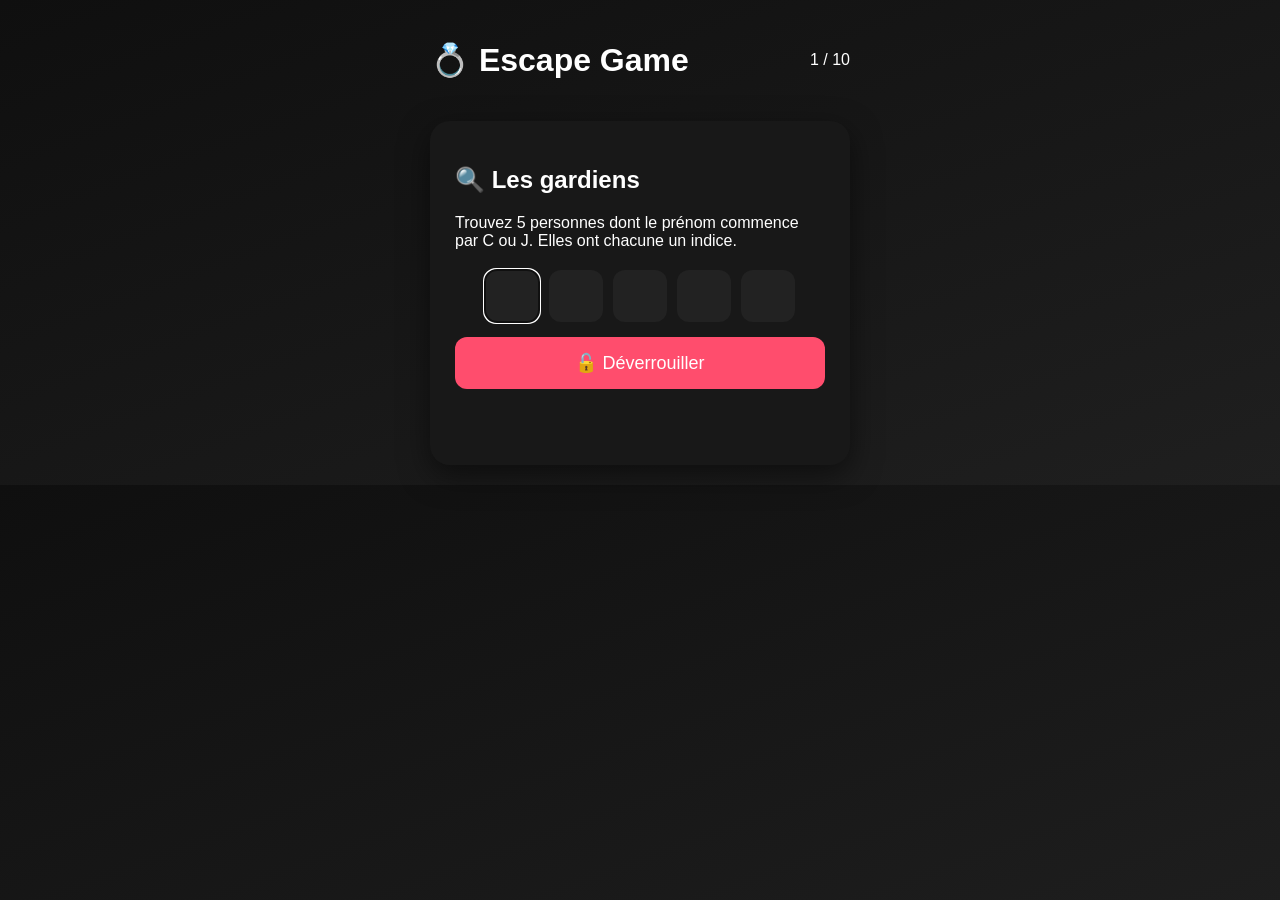
==== index.html @ c8962dde "Premier commit - escape game mariage" ====
<!DOCTYPE html>
<html lang="fr">
<head>
<meta charset="UTF-8">
<meta name="viewport" content="width=device-width, initial-scale=1">
<meta name="theme-color" content="#000000">
<title>Escape Game Mariage</title>
<link rel="stylesheet" href="style.css">
</head>

<body>

<div class="app">

<header>
<h1>💍 Escape Game</h1>
<div id="progress">1 / 10</div>
</header>

<div class="card" id="card">

<h2 id="title"></h2>
<p id="description"></p>

<div class="code-lock">
  <input class="digit" maxlength="1">
  <input class="digit" maxlength="1">
  <input class="digit" maxlength="1">
  <input class="digit" maxlength="1">
  <input class="digit" maxlength="1">
</div>

<button onclick="validate()">🔓 Déverrouiller</button>

<p id="feedback"></p>

</div>

</div>

<script src="game.js"></script>

</body>
</html>
---- style.css ----
body {
  margin:0;
  font-family: -apple-system, BlinkMacSystemFont, sans-serif;
  background: linear-gradient(160deg,#0f0f0f,#1f1f1f);
  color:white;
}

.app {
  max-width:420px;
  margin:auto;
  padding:20px;
}

header {
  display:flex;
  justify-content:space-between;
  align-items:center;
  margin-bottom:20px;
}

.card {
  background:#181818;
  padding:25px;
  border-radius:20px;
  box-shadow:0 10px 30px rgba(0,0,0,0.5);
  transition:0.4s;
}

.code-lock {
  display:flex;
  justify-content:center;
  gap:10px;
  margin-top:20px;
}

.digit {
  width:50px;
  height:50px;
  font-size:26px;
  text-align:center;
  border-radius:12px;
  border:none;
  background:#222;
  color:white;
}

button {
  width:100%;
  margin-top:15px;
  padding:15px;
  font-size:18px;
  border:none;
  border-radius:12px;
  background:#ff4d6d;
  color:white;
}

#feedback {
  margin-top:15px;
  min-height:20px;
}

/* Animations */
.success { animation: glow 0.6s; }
@keyframes glow {
  0% { box-shadow:0 0 0px #0f0; }
  50% { box-shadow:0 0 20px #0f0; }
  100% { box-shadow:0 0 0px #0f0; }
}

.error { animation: shake 0.4s; }
@keyframes shake {
  0% { transform:translateX(0); }
  25% { transform:translateX(-6px); }
  50% { transform:translateX(6px); }
  75% { transform:translateX(-6px); }
  100% { transform:translateX(0); }
}
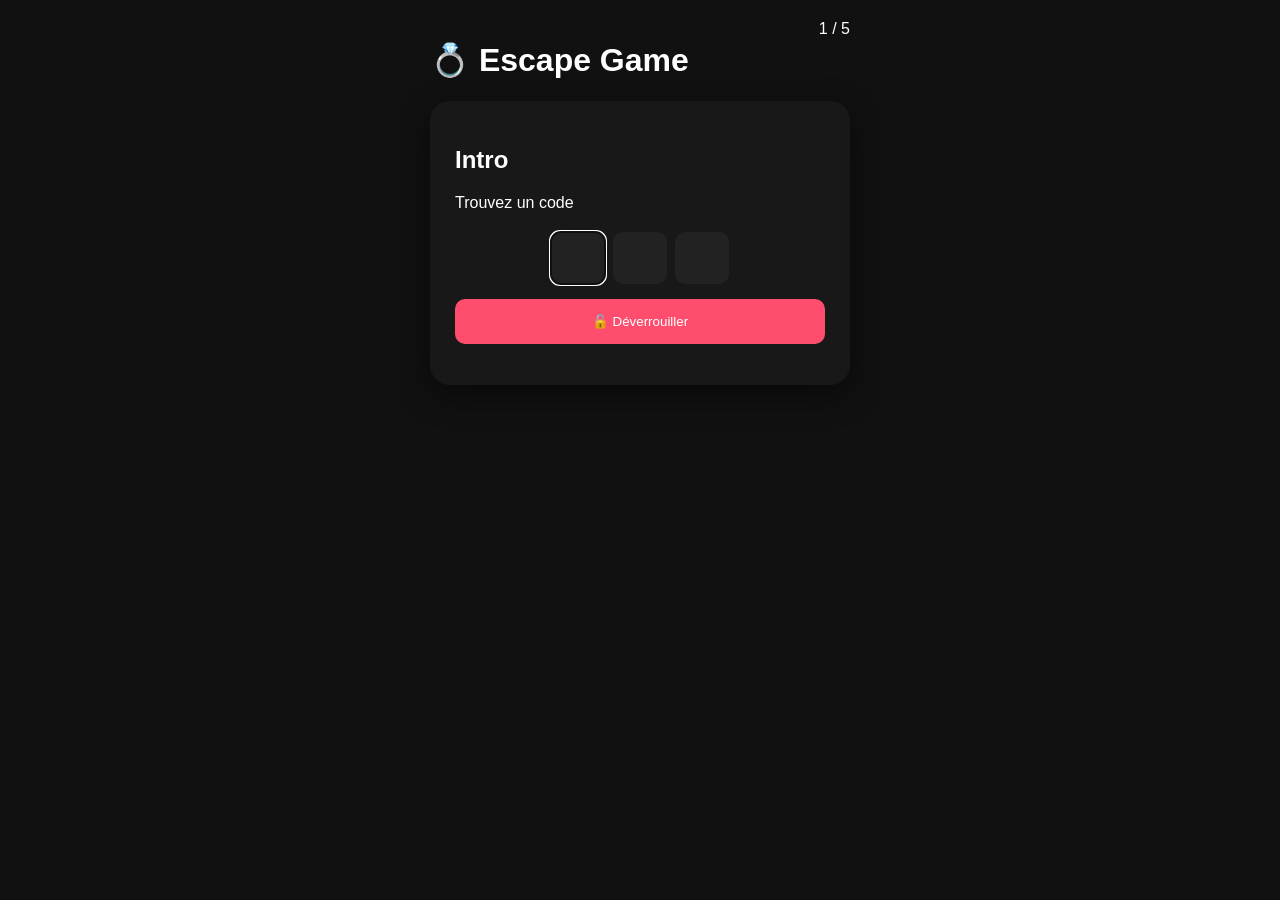
==== commit b4e3fc94: "Petit message explicatif" ====
--- a/index.html
+++ b/index.html
@@ -3,18 +3,16 @@
 <head>
 <meta charset="UTF-8">
 <meta name="viewport" content="width=device-width, initial-scale=1">
-<meta name="theme-color" content="#000000">
 <title>Escape Game Mariage</title>
 <link rel="stylesheet" href="style.css">
 </head>
-
 <body>
 
 <div class="app">
 
 <header>
 <h1>💍 Escape Game</h1>
-<div id="progress">1 / 10</div>
+<div id="progress"></div>
 </header>
 
 <div class="card" id="card">
@@ -22,23 +20,16 @@
 <h2 id="title"></h2>
 <p id="description"></p>
 
-<div class="code-lock">
-  <input class="digit" maxlength="1">
-  <input class="digit" maxlength="1">
-  <input class="digit" maxlength="1">
-  <input class="digit" maxlength="1">
-  <input class="digit" maxlength="1">
-</div>
+<div class="code-lock" id="codeLock"></div>
 
-<button onclick="validate()">🔓 Déverrouiller</button>
+<button onclick="validate()" id="validateBtn">🔓 Déverrouiller</button>
+
 
 <p id="feedback"></p>
 
 </div>
-
 </div>
 
 <script src="game.js"></script>
-
 </body>
 </html>
--- a/style.css
+++ b/style.css
@@ -1,78 +1,10 @@
-body {
-  margin:0;
-  font-family: -apple-system, BlinkMacSystemFont, sans-serif;
-  background: linear-gradient(160deg,#0f0f0f,#1f1f1f);
-  color:white;
-}
-
-.app {
-  max-width:420px;
-  margin:auto;
-  padding:20px;
-}
-
-header {
-  display:flex;
-  justify-content:space-between;
-  align-items:center;
-  margin-bottom:20px;
-}
-
-.card {
-  background:#181818;
-  padding:25px;
-  border-radius:20px;
-  box-shadow:0 10px 30px rgba(0,0,0,0.5);
-  transition:0.4s;
-}
-
-.code-lock {
-  display:flex;
-  justify-content:center;
-  gap:10px;
-  margin-top:20px;
-}
-
-.digit {
-  width:50px;
-  height:50px;
-  font-size:26px;
-  text-align:center;
-  border-radius:12px;
-  border:none;
-  background:#222;
-  color:white;
-}
-
-button {
-  width:100%;
-  margin-top:15px;
-  padding:15px;
-  font-size:18px;
-  border:none;
-  border-radius:12px;
-  background:#ff4d6d;
-  color:white;
-}
-
-#feedback {
-  margin-top:15px;
-  min-height:20px;
-}
-
-/* Animations */
-.success { animation: glow 0.6s; }
-@keyframes glow {
-  0% { box-shadow:0 0 0px #0f0; }
-  50% { box-shadow:0 0 20px #0f0; }
-  100% { box-shadow:0 0 0px #0f0; }
-}
-
-.error { animation: shake 0.4s; }
-@keyframes shake {
-  0% { transform:translateX(0); }
-  25% { transform:translateX(-6px); }
-  50% { transform:translateX(6px); }
-  75% { transform:translateX(-6px); }
-  100% { transform:translateX(0); }
-}+body {margin:0;font-family:-apple-system,sans-serif;background:#111;color:white;}
+.app{max-width:420px;margin:auto;padding:20px;}
+header{display:flex;justify-content:space-between;}
+.card{background:#181818;padding:25px;border-radius:20px;box-shadow:0 10px 30px rgba(0,0,0,0.5);}
+.code-lock{display:flex;justify-content:center;gap:8px;margin-top:20px;flex-wrap:wrap;}
+.digit{width:50px;height:50px;font-size:24px;text-align:center;border-radius:10px;border:none;background:#222;color:white;}
+button{width:100%;margin-top:15px;padding:15px;border:none;border-radius:10px;background:#ff4d6d;color:white;}
+.success{animation:glow 0.5s;} .error{animation:shake 0.3s;}
+@keyframes glow{50%{box-shadow:0 0 20px #0f0;}} 
+@keyframes shake{25%{transform:translateX(-5px);}50%{transform:translateX(5px);}}
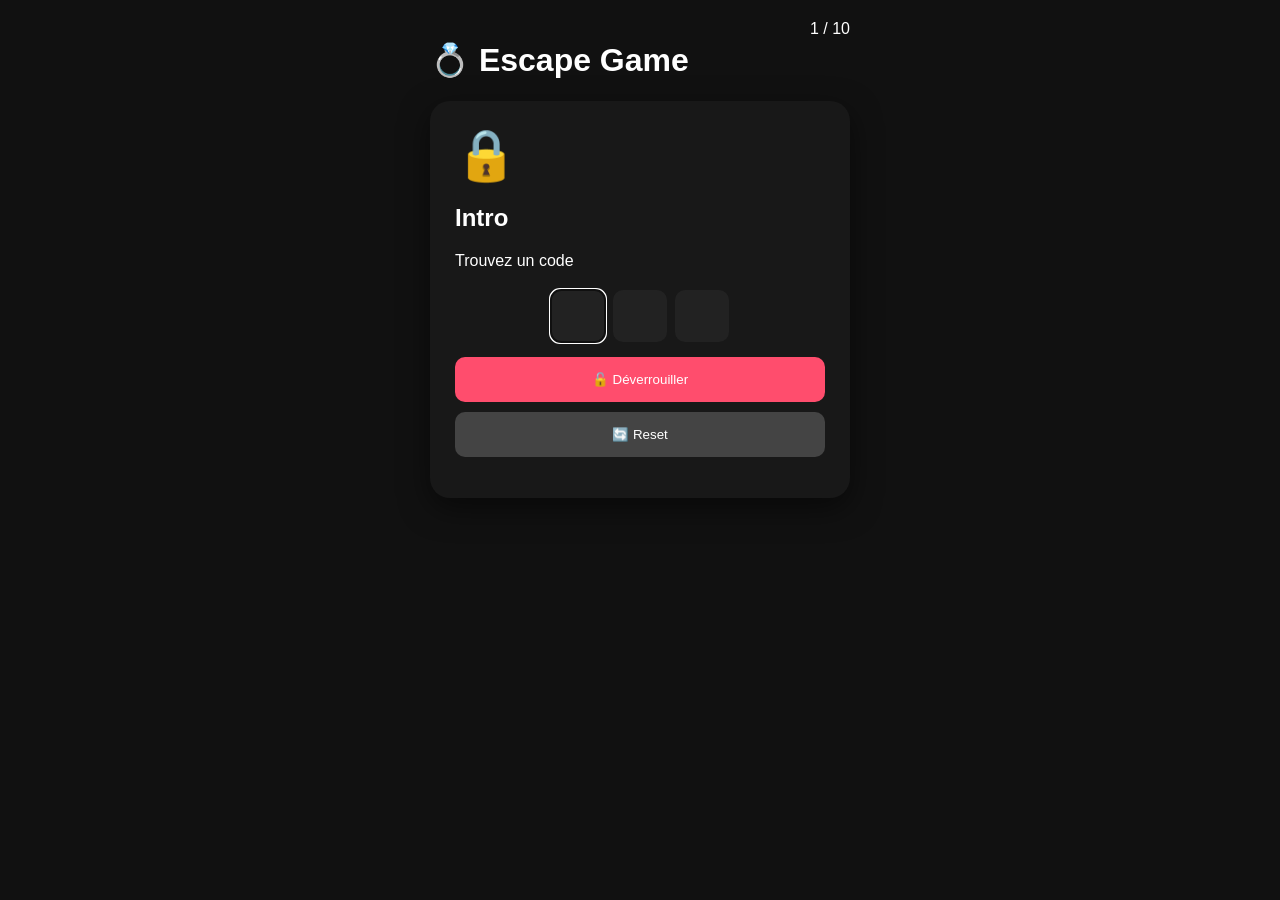
==== commit 4641772a: "Petit message explicatif" ====
--- a/index.html
+++ b/index.html
@@ -9,24 +9,19 @@
 <body>
 
 <div class="app">
-
 <header>
 <h1>💍 Escape Game</h1>
 <div id="progress"></div>
 </header>
 
 <div class="card" id="card">
-
+<div id="lock" class="locked">🔒</div>
 <h2 id="title"></h2>
 <p id="description"></p>
-
 <div class="code-lock" id="codeLock"></div>
-
 <button onclick="validate()" id="validateBtn">🔓 Déverrouiller</button>
-
-
+<button onclick="resetGame()" style="margin-top:10px;background:#444;">🔄 Reset</button>
 <p id="feedback"></p>
-
 </div>
 </div>
 
--- a/style.css
+++ b/style.css
@@ -1,10 +1,14 @@
 body {margin:0;font-family:-apple-system,sans-serif;background:#111;color:white;}
 .app{max-width:420px;margin:auto;padding:20px;}
 header{display:flex;justify-content:space-between;}
-.card{background:#181818;padding:25px;border-radius:20px;box-shadow:0 10px 30px rgba(0,0,0,0.5);}
+.card{background:#181818;padding:25px;border-radius:20px;box-shadow:0 10px 30px rgba(0,0,0,0.5);transition:all 0.5s ease;}
+.card.hidden{opacity:0; transform:translateY(20px);}
 .code-lock{display:flex;justify-content:center;gap:8px;margin-top:20px;flex-wrap:wrap;}
 .digit{width:50px;height:50px;font-size:24px;text-align:center;border-radius:10px;border:none;background:#222;color:white;}
 button{width:100%;margin-top:15px;padding:15px;border:none;border-radius:10px;background:#ff4d6d;color:white;}
-.success{animation:glow 0.5s;} .error{animation:shake 0.3s;}
+#lock{font-size:50px; transition: all 0.3s;}
+#lock.unlocked{color:#0f0; transform: rotate(20deg);}
+.success{animation:glow 0.5s;} 
+.error{animation:shake 0.3s;}
 @keyframes glow{50%{box-shadow:0 0 20px #0f0;}} 
 @keyframes shake{25%{transform:translateX(-5px);}50%{transform:translateX(5px);}}
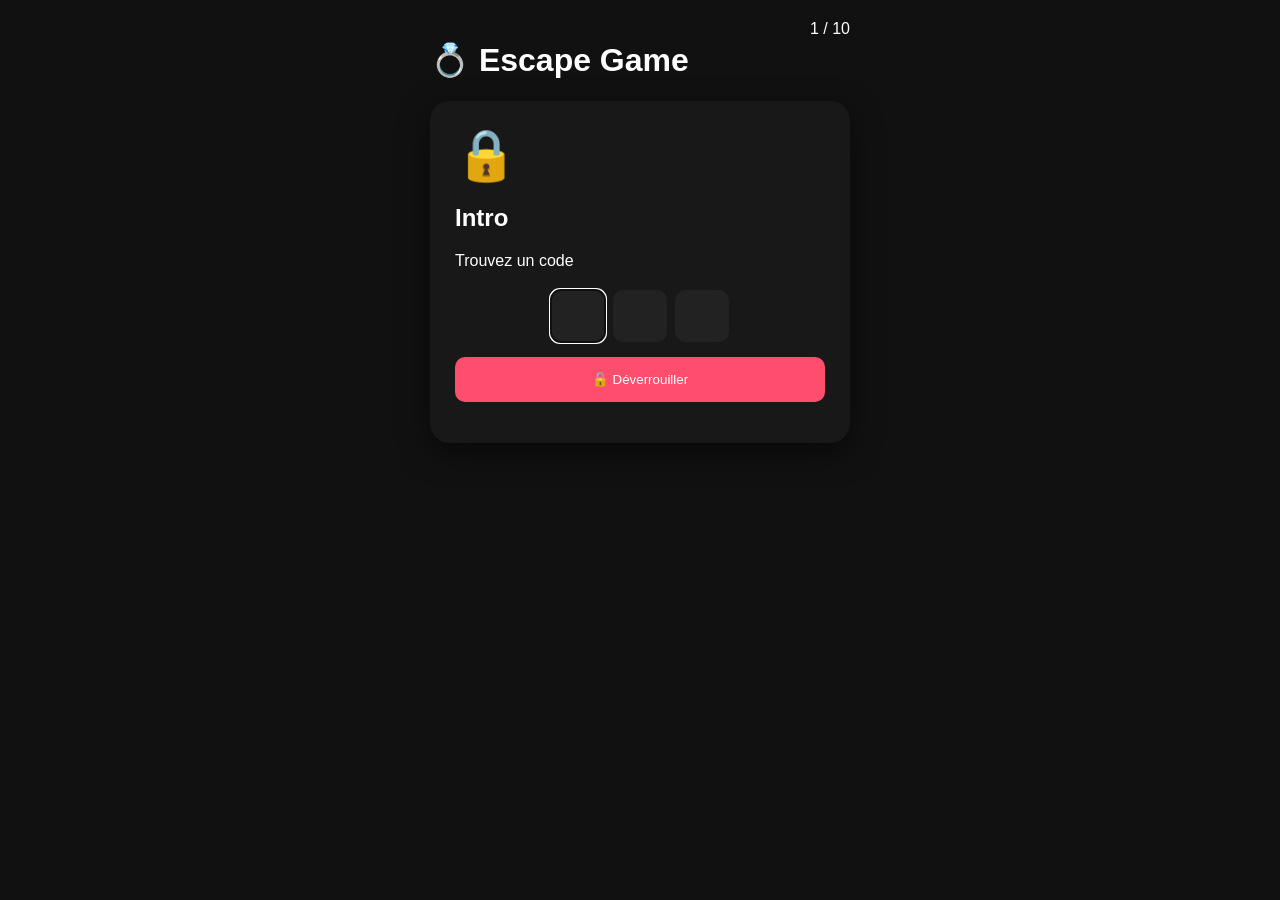
==== commit d51f1d61: "Petit message explicatif" ====
--- a/index.html
+++ b/index.html
@@ -20,7 +20,7 @@
 <p id="description"></p>
 <div class="code-lock" id="codeLock"></div>
 <button onclick="validate()" id="validateBtn">🔓 Déverrouiller</button>
-<button onclick="resetGame()" style="margin-top:10px;background:#444;">🔄 Reset</button>
+
 <p id="feedback"></p>
 </div>
 </div>
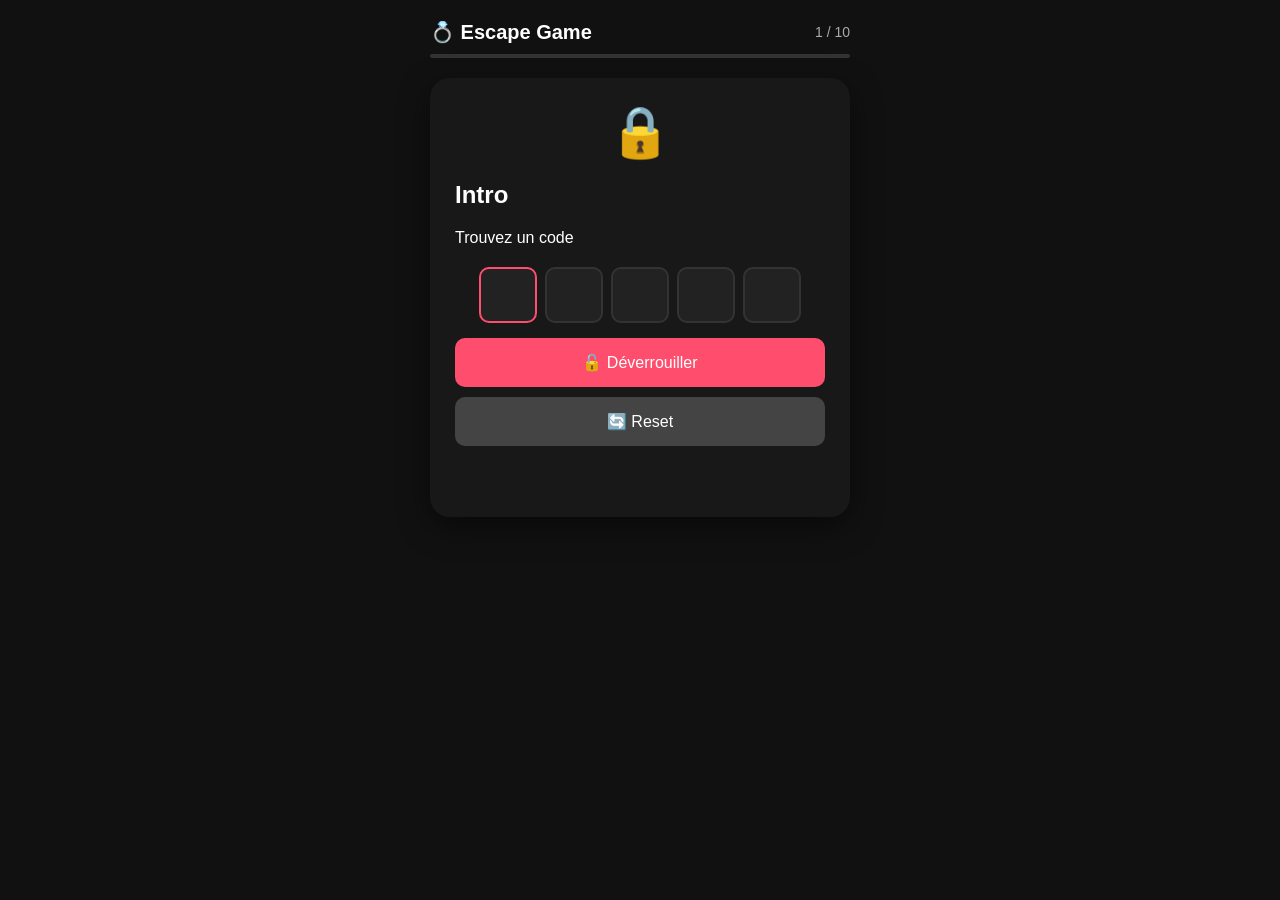
==== commit 4b0cb4b2: "Petit message explicatif" ====
--- a/index.html
+++ b/index.html
@@ -9,22 +9,26 @@
 <body>
 
 <div class="app">
-<header>
-<h1>💍 Escape Game</h1>
-<div id="progress"></div>
-</header>
+  <header>
+    <h1>💍 Escape Game</h1>
+    <span id="progressText"></span>
+  </header>
 
-<div class="card" id="card">
-<div id="lock" class="locked">🔒</div>
-<h2 id="title"></h2>
-<p id="description"></p>
-<div class="code-lock" id="codeLock"></div>
-<button onclick="validate()" id="validateBtn">🔓 Déverrouiller</button>
+  <div class="progress-track">
+    <div id="progressBar" class="progress-fill"></div>
+  </div>
 
-<p id="feedback"></p>
-</div>
+  <div class="card" id="card">
+    <div id="lock" class="locked">🔒</div>
+    <h2 id="title"></h2>
+    <p id="description"></p>
+    <div id="gameContent"></div>
+    <button onclick="validate()" id="validateBtn">🔓 Déverrouiller</button>
+    <button onclick="resetGame()" style="margin-top:10px;background:#444;">🔄 Reset</button>
+    <p id="feedback"></p>
+  </div>
 </div>
 
 <script src="game.js"></script>
 </body>
-</html>+</html>
--- a/style.css
+++ b/style.css
@@ -1,14 +1,192 @@
-body {margin:0;font-family:-apple-system,sans-serif;background:#111;color:white;}
-.app{max-width:420px;margin:auto;padding:20px;}
-header{display:flex;justify-content:space-between;}
-.card{background:#181818;padding:25px;border-radius:20px;box-shadow:0 10px 30px rgba(0,0,0,0.5);transition:all 0.5s ease;}
-.card.hidden{opacity:0; transform:translateY(20px);}
-.code-lock{display:flex;justify-content:center;gap:8px;margin-top:20px;flex-wrap:wrap;}
-.digit{width:50px;height:50px;font-size:24px;text-align:center;border-radius:10px;border:none;background:#222;color:white;}
-button{width:100%;margin-top:15px;padding:15px;border:none;border-radius:10px;background:#ff4d6d;color:white;}
-#lock{font-size:50px; transition: all 0.3s;}
-#lock.unlocked{color:#0f0; transform: rotate(20deg);}
-.success{animation:glow 0.5s;} 
-.error{animation:shake 0.3s;}
-@keyframes glow{50%{box-shadow:0 0 20px #0f0;}} 
-@keyframes shake{25%{transform:translateX(-5px);}50%{transform:translateX(5px);}}+/* Corps et container */
+body {
+  margin: 0;
+  font-family: -apple-system, sans-serif;
+  background: #111;
+  color: white;
+}
+.app {
+  max-width: 420px;
+  margin: auto;
+  padding: 20px;
+}
+header {
+  display: flex;
+  justify-content: space-between;
+  align-items: center;
+  margin-bottom: 10px;
+}
+header h1 {
+  margin: 0;
+  font-size: 20px;
+}
+#progressText {
+  font-size: 14px;
+  color: #aaa;
+}
+
+/* Barre de progression */
+.progress-track {
+  height: 4px;
+  background: #333;
+  border-radius: 4px;
+  margin-bottom: 20px;
+  overflow: hidden;
+}
+.progress-fill {
+  height: 100%;
+  background: #ff4d6d;
+  border-radius: 4px;
+  transition: width 0.4s ease;
+  width: 0%;
+}
+
+/* Carte / step */
+.card {
+  background: #181818;
+  padding: 25px;
+  border-radius: 20px;
+  box-shadow: 0 10px 30px rgba(0,0,0,0.5);
+  transition: all 0.4s ease;
+}
+.card.hidden {
+  opacity: 0;
+  transform: translateY(16px);
+}
+
+/* Code input */
+#codeLock {
+  display: flex;
+  justify-content: center;
+  gap: 8px;
+  margin-top: 20px;
+  flex-wrap: wrap;
+}
+.digit {
+  width: 50px;
+  height: 50px;
+  font-size: 24px;
+  text-align: center;
+  border-radius: 10px;
+  border: 2px solid #333;
+  background: #222;
+  color: white;
+  transition: border-color 0.2s;
+}
+.digit:focus {
+  border-color: #ff4d6d;
+  outline: none;
+}
+
+/* Boutons */
+button {
+  width: 100%;
+  margin-top: 15px;
+  padding: 15px;
+  border: none;
+  border-radius: 10px;
+  background: #ff4d6d;
+  color: white;
+  cursor: pointer;
+  font-size: 16px;
+  transition: background 0.2s, transform 0.1s;
+}
+button:active {
+  transform: scale(0.98);
+}
+#gameContent button {
+  margin: 5px 0;
+  padding: 13px;
+  border-radius: 8px;
+  border: none;
+  background: #2a2a2a;
+  color: white;
+  cursor: pointer;
+  transition: background 0.2s;
+}
+#gameContent button:hover {
+  background: #3a3a3a;
+}
+
+/* Lock icon */
+#lock {
+  font-size: 50px;
+  transition: all 0.3s;
+  text-align: center;
+  margin-bottom: 10px;
+}
+#lock.unlocked {
+  color: #0f0;
+  transform: rotate(20deg);
+}
+
+/* Feedback */
+#feedback {
+  min-height: 22px;
+  margin-top: 10px;
+  font-size: 14px;
+  color: #ff8099;
+  text-align: center;
+}
+
+/* Animations */
+.success { animation: glow 0.5s; }
+.error   { animation: shake 0.3s; }
+@keyframes glow  { 50% { box-shadow: 0 0 24px #0f0; } }
+@keyframes shake { 25% { transform: translateX(-5px); } 50% { transform: translateX(5px); } }
+
+/* ---------------- Memory ---------------- */
+.memory-grid {
+  display: grid;
+  grid-template-columns: repeat(4, 1fr);
+  gap: 8px;
+  margin-top: 15px;
+}
+.memory-cell {
+  aspect-ratio: 1;
+  background: #2a2a2a;
+  border-radius: 10px;
+  display: flex;
+  align-items: center;
+  justify-content: center;
+  font-size: 28px;
+  cursor: pointer;
+  transition: background 0.2s, transform 0.15s;
+  border: 2px solid #333;
+}
+.memory-cell:hover {
+  background: #333;
+  transform: scale(1.05);
+}
+.memory-cell.flipped {
+  background: #2d1f30;
+  border-color: #ff4d6d;
+}
+.memory-cell.matched {
+  background: #1a3d1a;
+  border-color: #0f0;
+  cursor: default;
+}
+
+/* ---------------- Puzzle ---------------- */
+.puzzle-container {
+  display: flex;
+  flex-wrap: wrap;
+  margin: 15px auto 0;
+  justify-content: center;
+}
+.puzzle-piece {
+  cursor: pointer;
+  border: 1px solid #333;
+  box-sizing: border-box;
+  background-repeat: no-repeat;
+  background-size: cover;
+  transition: outline 0.1s;
+}
+.puzzle-piece:hover {
+  filter: brightness(1.1);
+}
+.card {
+  user-select: none;
+  -webkit-user-select: none;
+}
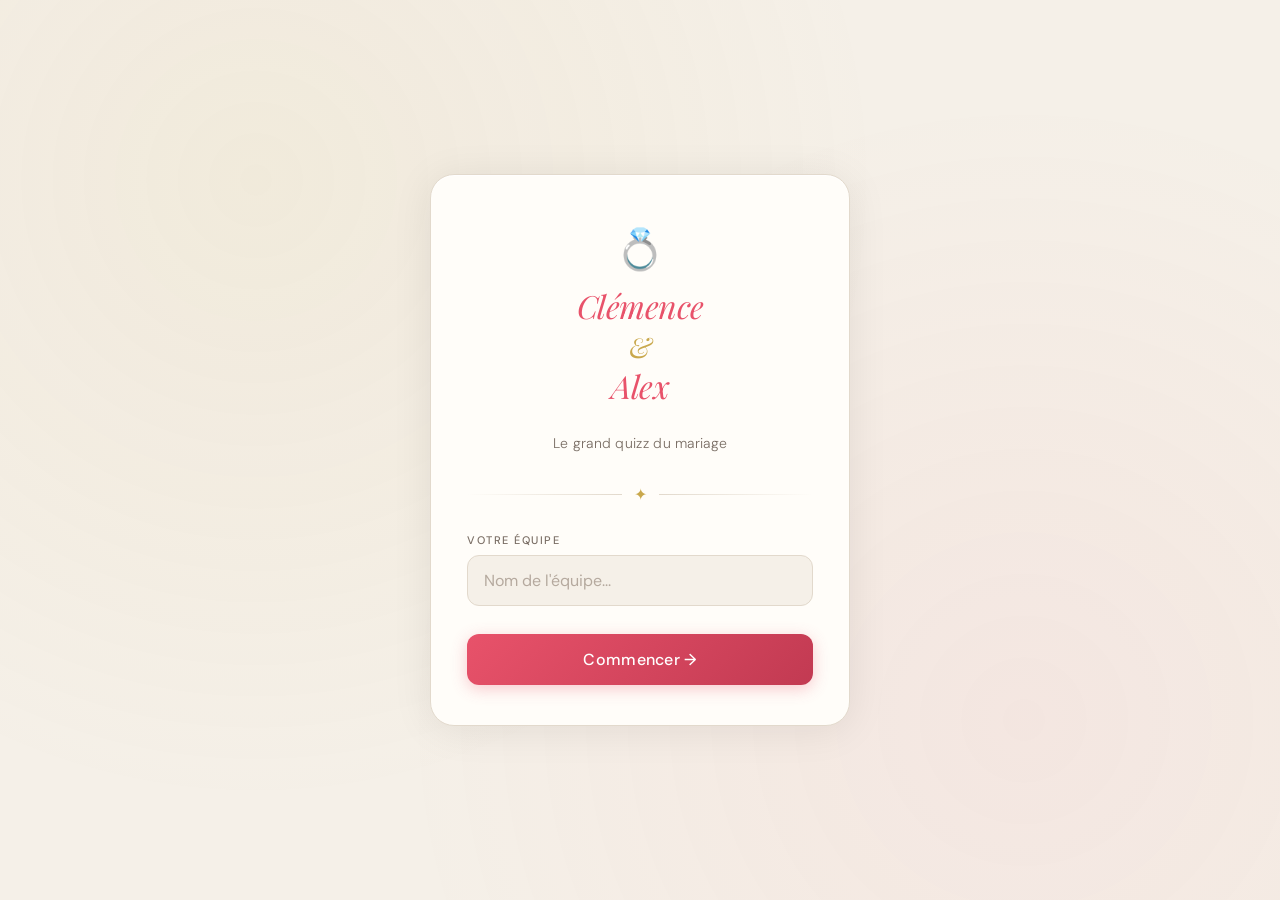
==== commit 7d199110: "Nouvelle version" ====
--- a/index.html
+++ b/index.html
@@ -1,34 +1,467 @@
 <!DOCTYPE html>
 <html lang="fr">
 <head>
-<meta charset="UTF-8">
-<meta name="viewport" content="width=device-width, initial-scale=1">
-<title>Escape Game Mariage</title>
-<link rel="stylesheet" href="style.css">
+  <meta charset="UTF-8">
+  <meta name="viewport" content="width=device-width, initial-scale=1">
+  <title>Escape Game Mariage</title>
+  <link rel="preconnect" href="https://fonts.googleapis.com">
+  <link href="https://fonts.googleapis.com/css2?family=Playfair+Display:ital,wght@0,400;0,700;1,400&family=DM+Sans:wght@300;400;500&display=swap" rel="stylesheet">
+  <link rel="stylesheet" href="style.css">
+  <script src="game.js" defer></script>
+  <style>
+    
+    /* ---- Tokens ---- */
+    :root {
+      --rose:    #e8526a;
+      --rose-dk: #c23a52;
+      --gold:    #c9a84c;
+      --cream:   #f5f0e8;
+      --ink:     #1a1410;
+      --muted:   #7a6e65;
+      --card-bg: #fffdf9;
+      --border:  #e2d9cc;
+    }
+
+    /* ---- Reset ---- */
+    *, *::before, *::after { box-sizing: border-box; margin: 0; padding: 0; }
+
+    body {
+      font-family: 'DM Sans', sans-serif;
+      background: var(--cream);
+      color: var(--ink);
+      min-height: 100vh;
+      display: flex;
+      align-items: center;
+      justify-content: center;
+      overflow-x: hidden;
+    }
+
+    /* ---- Motif de fond ---- */
+    body::before {
+      content: '';
+      position: fixed;
+      inset: 0;
+      background-image:
+        radial-gradient(circle at 20% 20%, rgba(201,168,76,0.08) 0%, transparent 50%),
+        radial-gradient(circle at 80% 80%, rgba(232,82,106,0.06) 0%, transparent 50%);
+      pointer-events: none;
+      z-index: 0;
+    }
+
+    .app {
+      position: relative;
+      z-index: 1;
+      width: 100%;
+      max-width: 460px;
+      padding: 20px;
+    }
+
+    /* ============ ÉCRAN D'ACCUEIL ============ */
+    #welcome {
+      background: var(--card-bg);
+      border: 1px solid var(--border);
+      border-radius: 24px;
+      padding: 48px 36px 40px;
+      box-shadow: 0 4px 40px rgba(26,20,16,0.08), 0 1px 0 rgba(255,255,255,0.8) inset;
+      animation: fadeUp 0.6s ease both;
+    }
+
+    .welcome-deco {
+      text-align: center;
+      margin-bottom: 28px;
+    }
+
+    .welcome-rings {
+      font-size: 40px;
+      display: block;
+      margin-bottom: 12px;
+      animation: sway 3s ease-in-out infinite;
+    }
+
+    @keyframes sway {
+      0%, 100% { transform: rotate(-4deg); }
+      50%       { transform: rotate(4deg); }
+    }
+
+    .welcome-names {
+      font-family: 'Playfair Display', serif;
+      font-size: 32px;
+      font-weight: 400;
+      color: var(--ink);
+      letter-spacing: -0.5px;
+      line-height: 1.2;
+    }
+
+    .welcome-names em {
+      font-style: italic;
+      color: var(--rose);
+    }
+
+    .welcome-amp {
+      font-family: 'Playfair Display', serif;
+      font-style: italic;
+      color: var(--gold);
+      font-size: 28px;
+      display: block;
+      margin: 4px 0;
+    }
+
+    .welcome-subtitle {
+      text-align: center;
+      color: var(--muted);
+      font-size: 14px;
+      font-weight: 300;
+      margin-bottom: 32px;
+      letter-spacing: 0.3px;
+    }
+
+    .welcome-divider {
+      display: flex;
+      align-items: center;
+      gap: 12px;
+      margin-bottom: 28px;
+    }
+    .welcome-divider::before,
+    .welcome-divider::after {
+      content: '';
+      flex: 1;
+      height: 1px;
+      background: linear-gradient(to right, transparent, var(--border));
+    }
+    .welcome-divider::after {
+      background: linear-gradient(to left, transparent, var(--border));
+    }
+    .welcome-divider span {
+      font-size: 16px;
+      color: var(--gold);
+    }
+
+    .team-label-text {
+      display: block;
+      font-size: 11px;
+      font-weight: 500;
+      letter-spacing: 1.5px;
+      text-transform: uppercase;
+      color: var(--muted);
+      margin-bottom: 8px;
+    }
+
+    #teamName {
+      width: 100%;
+      padding: 14px 16px;
+      border-radius: 12px;
+      border: 1.5px solid var(--border);
+      background: var(--cream);
+      color: var(--ink);
+      font-family: 'DM Sans', sans-serif;
+      font-size: 16px;
+      outline: none;
+      transition: border-color 0.2s, box-shadow 0.2s;
+      margin-bottom: 16px;
+    }
+    #teamName::placeholder { color: #b5a99e; }
+    #teamName:focus {
+      border-color: var(--rose);
+      box-shadow: 0 0 0 3px rgba(232,82,106,0.1);
+    }
+
+    .btn-start {
+      width: 100%;
+      padding: 15px;
+      border: none;
+      border-radius: 12px;
+      background: linear-gradient(135deg, var(--rose) 0%, var(--rose-dk) 100%);
+      color: white;
+      font-family: 'DM Sans', sans-serif;
+      font-size: 16px;
+      font-weight: 500;
+      cursor: pointer;
+      letter-spacing: 0.3px;
+      transition: transform 0.15s, box-shadow 0.15s;
+      box-shadow: 0 4px 16px rgba(232,82,106,0.3);
+    }
+    .btn-start:hover  { transform: translateY(-1px); box-shadow: 0 6px 20px rgba(232,82,106,0.4); }
+    .btn-start:active { transform: translateY(0); }
+
+    /* ============ JEU PRINCIPAL ============ */
+    #main { display: none; }
+
+    header {
+      display: flex;
+      justify-content: space-between;
+      align-items: center;
+      margin-bottom: 6px;
+    }
+
+    header h1 {
+      font-family: 'Playfair Display', serif;
+      font-size: 20px;
+      font-weight: 400;
+      color: var(--ink);
+    }
+
+    #progressText {
+      font-size: 13px;
+      color: var(--muted);
+      font-weight: 300;
+    }
+
+    #teamLabel {
+      font-size: 13px;
+      color: var(--rose);
+      margin-bottom: 4px;
+      font-weight: 500;
+    }
+
+    #scoreDisplay {
+      font-size: 13px;
+      color: var(--muted);
+      margin-bottom: 12px;
+    }
+
+    .progress-track {
+      height: 3px;
+      background: var(--border);
+      border-radius: 4px;
+      margin-bottom: 20px;
+      overflow: hidden;
+    }
+    .progress-fill {
+      height: 100%;
+      background: linear-gradient(to right, var(--gold), var(--rose));
+      border-radius: 4px;
+      transition: width 0.5s ease;
+      width: 0%;
+    }
+
+    /* ---- Carte question ---- */
+    .card {
+      background: var(--card-bg);
+      border: 1px solid var(--border);
+      border-radius: 20px;
+      padding: 28px 24px 24px;
+      box-shadow: 0 4px 24px rgba(26,20,16,0.06);
+      transition: opacity 0.3s, transform 0.3s;
+    }
+    .card.hidden { opacity: 0; transform: translateY(12px); }
+
+    #lock {
+      font-size: 40px;
+      text-align: center;
+      display: block;
+      margin-bottom: 12px;
+      transition: all 0.3s;
+    }
+    #lock.unlocked { color: #3daa6a; transform: rotate(20deg); }
+
+    #title {
+      font-family: 'Playfair Display', serif;
+      font-size: 20px;
+      font-weight: 400;
+      color: var(--ink);
+      text-align: center;
+      margin-bottom: 8px;
+    }
+
+    #description {
+      font-size: 15px;
+      color: var(--muted);
+      text-align: center;
+      line-height: 1.5;
+      margin-bottom: 4px;
+    }
+
+    #feedback {
+      min-height: 22px;
+      margin-top: 12px;
+      font-size: 14px;
+      text-align: center;
+    }
+
+    /* ---- Boutons generiques ---- */
+    button {
+      width: 100%;
+      margin-top: 12px;
+      padding: 14px;
+      border: none;
+      border-radius: 12px;
+      background: linear-gradient(135deg, var(--rose) 0%, var(--rose-dk) 100%);
+      color: white;
+      font-family: 'DM Sans', sans-serif;
+      font-size: 15px;
+      font-weight: 500;
+      cursor: pointer;
+      transition: transform 0.1s, box-shadow 0.1s;
+      box-shadow: 0 3px 12px rgba(232,82,106,0.25);
+    }
+    button:active { transform: scale(0.98); }
+
+    #validateBtn { display: none; }
+
+    .btn-reset {
+      background: transparent !important;
+      border: 1.5px solid var(--border) !important;
+      color: var(--muted) !important;
+      box-shadow: none !important;
+      font-size: 13px !important;
+      padding: 10px !important;
+      margin-top: 8px !important;
+    }
+
+    /* ---- Input quiz ---- */
+    #gameContent input[type="text"] {
+      width: 100%;
+      padding: 14px 16px;
+      border-radius: 12px;
+      border: 1.5px solid var(--border);
+      background: var(--cream);
+      color: var(--ink);
+      font-family: 'DM Sans', sans-serif;
+      font-size: 16px;
+      outline: none;
+      box-sizing: border-box;
+      margin-top: 16px;
+      margin-bottom: 4px;
+      transition: border-color 0.2s, box-shadow 0.2s;
+    }
+    #gameContent input[type="text"]:focus {
+      border-color: var(--rose);
+      box-shadow: 0 0 0 3px rgba(232,82,106,0.1);
+    }
+    #gameContent input[type="text"]::placeholder { color: #b5a99e; }
+
+    #gameContent button {
+      background: linear-gradient(135deg, var(--rose) 0%, var(--rose-dk) 100%);
+      margin-top: 12px;
+    }
+
+    /* ---- Memory ---- */
+    .memory-grid {
+      display: grid;
+      grid-template-columns: repeat(4, 1fr);
+      gap: 8px;
+      margin-top: 16px;
+    }
+    .memory-cell {
+      aspect-ratio: 1;
+      background: var(--cream);
+      border: 1.5px solid var(--border);
+      border-radius: 10px;
+      display: flex;
+      align-items: center;
+      justify-content: center;
+      font-size: 24px;
+      cursor: pointer;
+      transition: background 0.2s, transform 0.15s, border-color 0.2s;
+      user-select: none;
+    }
+    .memory-cell:hover   { background: #ede8e0; transform: scale(1.04); }
+    .memory-cell.flipped { background: #fceef1; border-color: var(--rose); }
+    .memory-cell.matched { background: #eaf7f0; border-color: #3daa6a; cursor: default; }
+
+    /* ---- Puzzle ---- */
+    .puzzle-container {
+      display: flex;
+      flex-wrap: wrap;
+      margin: 16px auto 0;
+      justify-content: center;
+      border-radius: 10px;
+      overflow: hidden;
+      box-shadow: 0 2px 16px rgba(26,20,16,0.1);
+    }
+    .puzzle-piece {
+      cursor: pointer;
+      box-sizing: border-box;
+      background-repeat: no-repeat;
+      transition: filter 0.15s;
+      user-select: none;
+    }
+    .puzzle-piece:hover { filter: brightness(1.08); }
+
+    /* ---- Animations ---- */
+    @keyframes fadeUp {
+      from { opacity: 0; transform: translateY(20px); }
+      to   { opacity: 1; transform: translateY(0); }
+    }
+    .success { animation: glowGreen 0.5s ease; }
+    .error   { animation: shake 0.3s ease; }
+    @keyframes glowGreen { 50% { box-shadow: 0 0 24px rgba(61,170,106,0.3); } }
+    @keyframes shake {
+      25% { transform: translateX(-5px); }
+      75% { transform: translateX(5px); }
+    }
+
+    /* ---- Code digits ---- */
+    #codeLock {
+      display: flex;
+      justify-content: center;
+      gap: 8px;
+      margin-top: 20px;
+      flex-wrap: wrap;
+    }
+    .digit {
+      width: 50px;
+      height: 56px;
+      font-size: 22px;
+      text-align: center;
+      border-radius: 10px;
+      border: 1.5px solid var(--border);
+      background: var(--cream);
+      color: var(--ink);
+      font-family: 'DM Sans', sans-serif;
+      font-weight: 500;
+      transition: border-color 0.2s;
+      outline: none;
+    }
+    .digit:focus { border-color: var(--rose); box-shadow: 0 0 0 3px rgba(232,82,106,0.1); }
+  </style>
 </head>
 <body>
-
 <div class="app">
-  <header>
-    <h1>💍 Escape Game</h1>
-    <span id="progressText"></span>
-  </header>
-
-  <div class="progress-track">
-    <div id="progressBar" class="progress-fill"></div>
+
+  <!-- Écran d'accueil -->
+  <div id="welcome">
+    <div class="welcome-deco">
+      <span class="welcome-rings">💍</span>
+      <div class="welcome-names">
+        <em>Clémence</em>
+        <span class="welcome-amp">&amp;</span>
+        <em>Alex</em>
+      </div>
+    </div>
+
+    <p class="welcome-subtitle">Le grand quizz du mariage</p>
+
+    <div class="welcome-divider"><span>✦</span></div>
+
+    <span class="team-label-text">Votre équipe</span>
+    <input id="teamName" type="text" placeholder="Nom de l'équipe...">
+    <button class="btn-start" onclick="startGame()">Commencer &rarr;</button>
   </div>
 
-  <div class="card" id="card">
-    <div id="lock" class="locked">🔒</div>
-    <h2 id="title"></h2>
-    <p id="description"></p>
-    <div id="gameContent"></div>
-    <button onclick="validate()" id="validateBtn">🔓 Déverrouiller</button>
-    <button onclick="resetGame()" style="margin-top:10px;background:#444;">🔄 Reset</button>
-    <p id="feedback"></p>
+  <!-- Jeu principal -->
+  <div id="main">
+    <header>
+      <h1>💍 Quizz</h1>
+      <span id="progressText"></span>
+    </header>
+    <div id="teamLabel"></div>
+    <div id="scoreDisplay"></div>
+
+    <div class="progress-track">
+      <div id="progressBar" class="progress-fill"></div>
+    </div>
+
+    <div class="card" id="card">
+      <span id="lock" class="locked">🔒</span>
+      <h2 id="title"></h2>
+      <p id="description"></p>
+      <div id="gameContent"></div>
+      <button onclick="validate()" id="validateBtn">🔓 Déverrouiller</button>
+      <p id="feedback"></p>
+    </div>
   </div>
+
 </div>
-
-<script src="game.js"></script>
 </body>
-</html>
+</html>
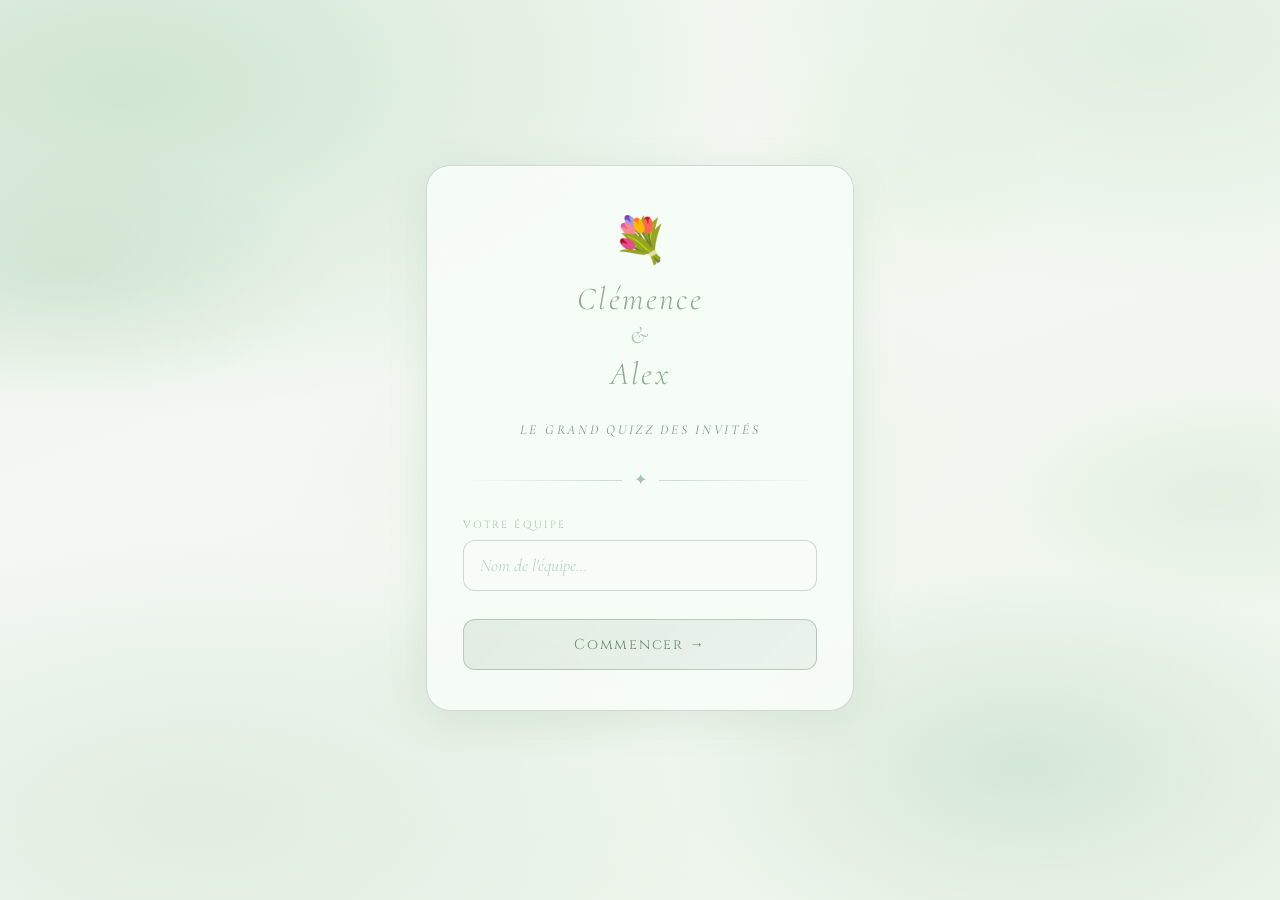
==== commit 3ff7108e: "refont style app quizz invités" ====
--- a/index.html
+++ b/index.html
@@ -3,57 +3,99 @@
 <head>
   <meta charset="UTF-8">
   <meta name="viewport" content="width=device-width, initial-scale=1">
-  <title>Escape Game Mariage</title>
+  <title>💐 Le Grand Quizz</title>
   <link rel="preconnect" href="https://fonts.googleapis.com">
-  <link href="https://fonts.googleapis.com/css2?family=Playfair+Display:ital,wght@0,400;0,700;1,400&family=DM+Sans:wght@300;400;500&display=swap" rel="stylesheet">
-  <link rel="stylesheet" href="style.css">
-  <script src="game.js" defer></script>
+  <link href="https://fonts.googleapis.com/css2?family=Cormorant+Garamond:ital,wght@0,300;0,400;0,600;1,300;1,400&family=Cinzel:wght@400;600&display=swap" rel="stylesheet">
   <style>
-    
-    /* ---- Tokens ---- */
+    /* ===== VARIABLES — Thème Sauge & Eucalyptus ===== */
     :root {
-      --rose:    #e8526a;
-      --rose-dk: #c23a52;
-      --gold:    #c9a84c;
-      --cream:   #f5f0e8;
-      --ink:     #1a1410;
-      --muted:   #7a6e65;
-      --card-bg: #fffdf9;
-      --border:  #e2d9cc;
-    }
-
-    /* ---- Reset ---- */
+      --sage:       #6b8f71;
+      --sage-light: #8aad90;
+      --sage-dim:   #a8c4ac;
+      --ink:        #2a3a2d;
+      --ink-dim:    #4d6652;
+      --bg:         #f3f7f2;
+      --card-bg:    rgba(247, 252, 247, 0.92);
+      --success:    #5a9e6a;
+      --error:      #c96060;
+      --radius:     18px;
+      --accent:     #8aad90;
+      --border:     rgba(107, 143, 113, 0.30);
+    }
+
+    /* ===== RESET & BASE ===== */
     *, *::before, *::after { box-sizing: border-box; margin: 0; padding: 0; }
+    input, textarea { cursor: text; user-select: text; }
 
     body {
-      font-family: 'DM Sans', sans-serif;
-      background: var(--cream);
+      font-family: 'Cormorant Garamond', serif;
+      background: var(--bg);
       color: var(--ink);
       min-height: 100vh;
       display: flex;
       align-items: center;
       justify-content: center;
       overflow-x: hidden;
-    }
-
-    /* ---- Motif de fond ---- */
+      position: relative;
+    }
+
+    /* ===== FOND AQUARELLE — tons verts / eucalyptus ===== */
     body::before {
       content: '';
       position: fixed;
       inset: 0;
-      background-image:
-        radial-gradient(circle at 20% 20%, rgba(201,168,76,0.08) 0%, transparent 50%),
-        radial-gradient(circle at 80% 80%, rgba(232,82,106,0.06) 0%, transparent 50%);
+      z-index: 0;
+      background:
+        radial-gradient(ellipse 80% 60% at 10% 10%, rgba(168,210,175,0.45), transparent 60%),
+        radial-gradient(ellipse 60% 50% at 90%  5%, rgba(195,225,195,0.40), transparent 55%),
+        radial-gradient(ellipse 50% 40% at 80% 85%, rgba(175,210,185,0.40), transparent 55%),
+        radial-gradient(ellipse 70% 50% at 15% 90%, rgba(195,220,200,0.35), transparent 60%),
+        radial-gradient(ellipse 40% 35% at 50% 50%, rgba(220,235,215,0.25), transparent 70%),
+        linear-gradient(160deg, #eef5ec 0%, #f3f8f2 40%, #ecf4ea 100%);
+      pointer-events: none;
+    }
+
+    body::after {
+      content: '';
+      position: fixed;
+      inset: 0;
+      z-index: 0;
+      background:
+        radial-gradient(ellipse 30% 20% at  5% 30%, rgba(160,200,165,0.25), transparent 70%),
+        radial-gradient(ellipse 25% 18% at 95% 55%, rgba(185,215,180,0.22), transparent 70%),
+        radial-gradient(ellipse 20% 15% at 40% 75%, rgba(195,220,195,0.20), transparent 70%),
+        radial-gradient(ellipse 18% 22% at 70% 20%, rgba(210,230,195,0.20), transparent 70%);
+      pointer-events: none;
+    }
+
+    /* ===== PÉTALES ===== */
+    .petals-bg {
+      position: fixed;
+      inset: 0;
       pointer-events: none;
       z-index: 0;
-    }
-
+      overflow: hidden;
+    }
+    .petal {
+      position: absolute;
+      opacity: 0;
+      animation: fall linear infinite;
+      filter: sepia(0.4) hue-rotate(60deg) brightness(0.75);
+    }
+    @keyframes fall {
+      0%   { opacity: 0;    transform: translateY(-30px) rotate(0deg); }
+      10%  { opacity: 0.45; }
+      90%  { opacity: 0.15; }
+      100% { opacity: 0;    transform: translateY(110vh) rotate(540deg) translateX(30px); }
+    }
+
+    /* ===== LAYOUT ===== */
     .app {
       position: relative;
       z-index: 1;
       width: 100%;
       max-width: 460px;
-      padding: 20px;
+      padding: 24px 16px 48px;
     }
 
     /* ============ ÉCRAN D'ACCUEIL ============ */
@@ -62,57 +104,60 @@
       border: 1px solid var(--border);
       border-radius: 24px;
       padding: 48px 36px 40px;
-      box-shadow: 0 4px 40px rgba(26,20,16,0.08), 0 1px 0 rgba(255,255,255,0.8) inset;
+      box-shadow:
+        0 8px 40px rgba(80, 130, 90, 0.12),
+        inset 0 1px 0 rgba(255, 255, 255, 0.8);
+      backdrop-filter: blur(10px);
       animation: fadeUp 0.6s ease both;
     }
 
-    .welcome-deco {
-      text-align: center;
-      margin-bottom: 28px;
-    }
+    .welcome-deco { text-align: center; margin-bottom: 28px; }
 
     .welcome-rings {
-      font-size: 40px;
+      font-size: 44px;
       display: block;
       margin-bottom: 12px;
-      animation: sway 3s ease-in-out infinite;
-    }
-
+      animation: sway 4s ease-in-out infinite;
+    }
     @keyframes sway {
-      0%, 100% { transform: rotate(-4deg); }
-      50%       { transform: rotate(4deg); }
+      0%, 100% { transform: rotate(-6deg) scale(1); }
+      50%       { transform: rotate(6deg)  scale(1.05); }
     }
 
     .welcome-names {
-      font-family: 'Playfair Display', serif;
-      font-size: 32px;
+      font-family: 'Cinzel', serif;
+      font-size: 1.7rem;
       font-weight: 400;
-      color: var(--ink);
-      letter-spacing: -0.5px;
+      color: var(--sage);
+      letter-spacing: 0.08em;
       line-height: 1.2;
     }
-
     .welcome-names em {
-      font-style: italic;
-      color: var(--rose);
+      font-family: 'Cormorant Garamond', serif;
+      font-style: italic;
+      color: var(--sage-light);
+      font-size: 2rem;
+      font-weight: 300;
     }
 
     .welcome-amp {
-      font-family: 'Playfair Display', serif;
-      font-style: italic;
-      color: var(--gold);
-      font-size: 28px;
+      font-family: 'Cormorant Garamond', serif;
+      font-style: italic;
+      color: var(--sage-dim);
+      font-size: 1.5rem;
       display: block;
       margin: 4px 0;
     }
 
     .welcome-subtitle {
       text-align: center;
-      color: var(--muted);
-      font-size: 14px;
-      font-weight: 300;
+      color: var(--ink-dim);
+      font-size: 0.85rem;
+      font-style: italic;
+      letter-spacing: 0.2em;
+      text-transform: uppercase;
       margin-bottom: 32px;
-      letter-spacing: 0.3px;
+      opacity: 0.7;
     }
 
     .welcome-divider {
@@ -128,21 +173,16 @@
       height: 1px;
       background: linear-gradient(to right, transparent, var(--border));
     }
-    .welcome-divider::after {
-      background: linear-gradient(to left, transparent, var(--border));
-    }
-    .welcome-divider span {
-      font-size: 16px;
-      color: var(--gold);
-    }
+    .welcome-divider::after { background: linear-gradient(to left, transparent, var(--border)); }
+    .welcome-divider span { font-size: 16px; color: var(--sage-dim); }
 
     .team-label-text {
       display: block;
-      font-size: 11px;
-      font-weight: 500;
-      letter-spacing: 1.5px;
+      font-family: 'Cinzel', serif;
+      font-size: 0.65rem;
+      letter-spacing: 0.2em;
       text-transform: uppercase;
-      color: var(--muted);
+      color: var(--sage-dim);
       margin-bottom: 8px;
     }
 
@@ -150,38 +190,40 @@
       width: 100%;
       padding: 14px 16px;
       border-radius: 12px;
-      border: 1.5px solid var(--border);
-      background: var(--cream);
+      border: 1px solid var(--border);
+      background: rgba(247, 252, 247, 0.85);
       color: var(--ink);
-      font-family: 'DM Sans', sans-serif;
-      font-size: 16px;
+      font-family: 'Cormorant Garamond', serif;
+      font-size: 1.1rem;
       outline: none;
       transition: border-color 0.2s, box-shadow 0.2s;
       margin-bottom: 16px;
     }
-    #teamName::placeholder { color: #b5a99e; }
+    #teamName::placeholder { color: var(--sage-dim); font-style: italic; opacity: 0.7; }
     #teamName:focus {
-      border-color: var(--rose);
-      box-shadow: 0 0 0 3px rgba(232,82,106,0.1);
+      border-color: var(--accent);
+      box-shadow: 0 0 0 3px rgba(138, 173, 144, 0.18);
     }
 
     .btn-start {
       width: 100%;
       padding: 15px;
-      border: none;
+      border: 1px solid rgba(107, 143, 113, 0.4);
       border-radius: 12px;
-      background: linear-gradient(135deg, var(--rose) 0%, var(--rose-dk) 100%);
-      color: white;
-      font-family: 'DM Sans', sans-serif;
-      font-size: 16px;
-      font-weight: 500;
+      background: linear-gradient(135deg, rgba(107,143,113,0.14), rgba(138,173,144,0.10));
+      color: var(--sage);
+      font-family: 'Cinzel', serif;
+      font-size: 0.9rem;
+      letter-spacing: 0.12em;
       cursor: pointer;
-      letter-spacing: 0.3px;
-      transition: transform 0.15s, box-shadow 0.15s;
-      box-shadow: 0 4px 16px rgba(232,82,106,0.3);
-    }
-    .btn-start:hover  { transform: translateY(-1px); box-shadow: 0 6px 20px rgba(232,82,106,0.4); }
-    .btn-start:active { transform: translateY(0); }
+      transition: all 0.3s;
+    }
+    .btn-start:hover {
+      border-color: var(--accent);
+      box-shadow: 0 4px 20px rgba(107, 143, 113, 0.22);
+      transform: translateY(-1px);
+    }
+    .btn-start:active { transform: scale(0.98); }
 
     /* ============ JEU PRINCIPAL ============ */
     #main { display: none; }
@@ -194,33 +236,49 @@
     }
 
     header h1 {
-      font-family: 'Playfair Display', serif;
-      font-size: 20px;
+      font-family: 'Cinzel', serif;
+      font-size: 1rem;
       font-weight: 400;
-      color: var(--ink);
+      color: var(--sage);
+      letter-spacing: 0.12em;
     }
 
     #progressText {
-      font-size: 13px;
-      color: var(--muted);
-      font-weight: 300;
+      font-family: 'Cinzel', serif;
+      font-size: 0.7rem;
+      letter-spacing: 0.1em;
+      color: var(--ink-dim);
+      opacity: 0.8;
     }
 
     #teamLabel {
-      font-size: 13px;
-      color: var(--rose);
+      display: inline-block;
+      font-family: 'Cinzel', serif;
+      font-size: 0.75rem;
+      letter-spacing: 0.12em;
+      color: var(--sage);
       margin-bottom: 4px;
-      font-weight: 500;
+      padding: 4px 12px;
+      border: 1px solid rgba(107, 143, 113, 0.3);
+      border-radius: 20px;
+      background: rgba(107, 143, 113, 0.07);
     }
 
     #scoreDisplay {
-      font-size: 13px;
-      color: var(--muted);
+      display: inline-block;
+      font-family: 'Cinzel', serif;
+      font-size: 0.7rem;
+      letter-spacing: 0.1em;
+      color: var(--sage);
+      padding: 4px 10px;
+      border-radius: 20px;
+      border: 1px solid var(--border);
+      background: rgba(247, 252, 247, 0.65);
       margin-bottom: 12px;
     }
 
     .progress-track {
-      height: 3px;
+      height: 2px;
       background: var(--border);
       border-radius: 4px;
       margin-bottom: 20px;
@@ -228,96 +286,125 @@
     }
     .progress-fill {
       height: 100%;
-      background: linear-gradient(to right, var(--gold), var(--rose));
+      background: linear-gradient(to right, var(--sage-dim), var(--sage-light));
       border-radius: 4px;
       transition: width 0.5s ease;
       width: 0%;
     }
 
-    /* ---- Carte question ---- */
+    /* ===== CARTE ===== */
     .card {
       background: var(--card-bg);
-      border: 1px solid var(--border);
-      border-radius: 20px;
-      padding: 28px 24px 24px;
-      box-shadow: 0 4px 24px rgba(26,20,16,0.06);
-      transition: opacity 0.3s, transform 0.3s;
-    }
-    .card.hidden { opacity: 0; transform: translateY(12px); }
+      border: 1px solid rgba(107, 143, 113, 0.22);
+      border-radius: 24px;
+      padding: 32px 28px;
+      box-shadow:
+        0 8px 40px rgba(80, 130, 90, 0.12),
+        0 2px 8px rgba(80, 130, 90, 0.07),
+        inset 0 1px 0 rgba(255, 255, 255, 0.85);
+      position: relative;
+      overflow: hidden;
+      transition: opacity 0.4s, transform 0.4s;
+      backdrop-filter: blur(10px);
+    }
+    .card::before {
+      content: '';
+      position: absolute;
+      top: 0; left: 0; right: 0;
+      height: 1px;
+      background: linear-gradient(90deg, transparent, rgba(107,143,113,0.5), transparent);
+    }
+    .card::after {
+      content: '';
+      position: absolute;
+      inset: 0;
+      background: radial-gradient(ellipse at 50% 0%, rgba(107,143,113,0.05), transparent 60%);
+      pointer-events: none;
+    }
+
+    .card.hidden  { opacity: 0; transform: translateY(20px); }
+    .card.success { animation: glow-success 0.6s ease; }
+    .card.error   { animation: shake 0.35s ease; }
+
+    @keyframes glow-success {
+      0%,100% { box-shadow: 0 8px 40px rgba(80,130,90,0.12); }
+      50%      { box-shadow: 0 0 50px rgba(90,158,106,0.35), 0 8px 40px rgba(80,130,90,0.1); }
+    }
+    @keyframes shake {
+      0%,100% { transform: translateX(0); }
+      20%,60% { transform: translateX(-8px); }
+      40%,80% { transform: translateX(8px); }
+    }
 
     #lock {
-      font-size: 40px;
+      font-size: 2.4rem;
       text-align: center;
       display: block;
-      margin-bottom: 12px;
-      transition: all 0.3s;
-    }
-    #lock.unlocked { color: #3daa6a; transform: rotate(20deg); }
+      margin-bottom: 16px;
+      transition: all 0.4s cubic-bezier(0.34, 1.56, 0.64, 1);
+      filter: drop-shadow(0 2px 8px rgba(0,0,0,0.1));
+    }
+    #lock.unlocked {
+      filter: drop-shadow(0 0 12px var(--success));
+      transform: rotate(15deg) scale(1.1);
+    }
 
     #title {
-      font-family: 'Playfair Display', serif;
-      font-size: 20px;
+      font-family: 'Cinzel', serif;
+      font-size: 1.3rem;
       font-weight: 400;
-      color: var(--ink);
+      color: var(--sage);
+      letter-spacing: 0.08em;
       text-align: center;
-      margin-bottom: 8px;
+      margin-bottom: 10px;
     }
 
     #description {
-      font-size: 15px;
-      color: var(--muted);
+      font-size: 1.05rem;
+      font-style: italic;
+      color: var(--ink-dim);
+      opacity: 0.85;
       text-align: center;
-      line-height: 1.5;
+      line-height: 1.65;
       margin-bottom: 4px;
     }
 
     #feedback {
       min-height: 22px;
       margin-top: 12px;
-      font-size: 14px;
+      font-size: 0.95rem;
+      font-style: italic;
       text-align: center;
-    }
-
-    /* ---- Boutons generiques ---- */
-    button {
+      color: var(--error);
+      letter-spacing: 0.05em;
+    }
+
+    /* ===== AIDE QUIZ ===== */
+    .quiz-help {
+      font-family: 'Cormorant Garamond', serif;
+      font-style: italic;
+      font-size: 0.95rem;
+      color: var(--sage);
+      text-align: center;
+      margin: 12px 0;
+      padding: 10px 14px;
+      border-radius: 10px;
+      background: rgba(107, 143, 113, 0.07);
+      border: 1px dashed rgba(107, 143, 113, 0.38);
+      letter-spacing: 0.03em;
       width: 100%;
-      margin-top: 12px;
-      padding: 14px;
-      border: none;
-      border-radius: 12px;
-      background: linear-gradient(135deg, var(--rose) 0%, var(--rose-dk) 100%);
-      color: white;
-      font-family: 'DM Sans', sans-serif;
-      font-size: 15px;
-      font-weight: 500;
-      cursor: pointer;
-      transition: transform 0.1s, box-shadow 0.1s;
-      box-shadow: 0 3px 12px rgba(232,82,106,0.25);
-    }
-    button:active { transform: scale(0.98); }
-
-    #validateBtn { display: none; }
-
-    .btn-reset {
-      background: transparent !important;
-      border: 1.5px solid var(--border) !important;
-      color: var(--muted) !important;
-      box-shadow: none !important;
-      font-size: 13px !important;
-      padding: 10px !important;
-      margin-top: 8px !important;
-    }
-
-    /* ---- Input quiz ---- */
+    }
+
+    /* ===== INPUT QUIZ ===== */
     #gameContent input[type="text"] {
       width: 100%;
       padding: 14px 16px;
       border-radius: 12px;
-      border: 1.5px solid var(--border);
-      background: var(--cream);
+      border: 1px solid var(--border);
+      background: rgba(247, 252, 247, 0.85);
       color: var(--ink);
-      font-family: 'DM Sans', sans-serif;
-      font-size: 16px;
+      font-family: 'Cormorant Garamond', serif;
+      font-size: 1.1rem;
       outline: none;
       box-sizing: border-box;
       margin-top: 16px;
@@ -325,41 +412,96 @@
       transition: border-color 0.2s, box-shadow 0.2s;
     }
     #gameContent input[type="text"]:focus {
-      border-color: var(--rose);
-      box-shadow: 0 0 0 3px rgba(232,82,106,0.1);
-    }
-    #gameContent input[type="text"]::placeholder { color: #b5a99e; }
-
-    #gameContent button {
-      background: linear-gradient(135deg, var(--rose) 0%, var(--rose-dk) 100%);
+      border-color: var(--accent);
+      box-shadow: 0 0 0 3px rgba(138, 173, 144, 0.18);
+    }
+    #gameContent input[type="text"]::placeholder {
+      color: var(--sage-dim);
+      font-style: italic;
+      opacity: 0.7;
+    }
+
+    /* ===== BOUTONS ===== */
+    button {
+      width: 100%;
       margin-top: 12px;
-    }
-
-    /* ---- Memory ---- */
+      padding: 14px;
+      border: 1px solid rgba(107, 143, 113, 0.38);
+      border-radius: 12px;
+      background: linear-gradient(135deg, rgba(107,143,113,0.12), rgba(138,173,144,0.08));
+      color: var(--sage);
+      font-family: 'Cinzel', serif;
+      font-size: 0.85rem;
+      letter-spacing: 0.12em;
+      cursor: pointer;
+      transition: all 0.3s;
+    }
+    button:hover {
+      border-color: var(--accent);
+      box-shadow: 0 4px 20px rgba(107, 143, 113, 0.22);
+      transform: translateY(-1px);
+    }
+    button:active { transform: scale(0.98); }
+
+    #validateBtn { display: none; }
+
+    .btn-reset {
+      background: transparent !important;
+      border: 1px dashed var(--border) !important;
+      color: var(--ink-dim) !important;
+      box-shadow: none !important;
+      font-family: 'Cormorant Garamond', serif !important;
+      font-style: italic;
+      font-size: 0.85rem !important;
+      padding: 10px !important;
+      margin-top: 8px !important;
+      opacity: 0.5;
+    }
+    .btn-reset:hover { opacity: 0.9 !important; transform: none !important; }
+
+    /* ===== MEMORY ===== */
     .memory-grid {
       display: grid;
       grid-template-columns: repeat(4, 1fr);
       gap: 8px;
       margin-top: 16px;
+      width: 100%;
     }
     .memory-cell {
       aspect-ratio: 1;
-      background: var(--cream);
-      border: 1.5px solid var(--border);
+      background: rgba(247, 252, 247, 0.75);
+      border: 1px solid rgba(107, 143, 113, 0.22);
       border-radius: 10px;
       display: flex;
       align-items: center;
       justify-content: center;
-      font-size: 24px;
+      font-size: 1.6rem;
       cursor: pointer;
-      transition: background 0.2s, transform 0.15s, border-color 0.2s;
+      transition: all 0.25s;
       user-select: none;
     }
-    .memory-cell:hover   { background: #ede8e0; transform: scale(1.04); }
-    .memory-cell.flipped { background: #fceef1; border-color: var(--rose); }
-    .memory-cell.matched { background: #eaf7f0; border-color: #3daa6a; cursor: default; }
-
-    /* ---- Puzzle ---- */
+    .memory-cell:hover {
+      border-color: var(--accent);
+      transform: scale(1.04);
+      box-shadow: 0 2px 8px rgba(107, 143, 113, 0.18);
+    }
+    .memory-cell.flipped {
+      background: rgba(220, 240, 225, 0.9);
+      border-color: rgba(107, 143, 113, 0.5);
+    }
+    .memory-cell.matched {
+      background: rgba(90, 158, 106, 0.12);
+      border-color: var(--success);
+      cursor: default;
+      animation: matchPop 0.3s cubic-bezier(0.34, 1.56, 0.64, 1);
+    }
+    @keyframes matchPop {
+      0%   { transform: scale(1); }
+      60%  { transform: scale(1.15); }
+      100% { transform: scale(1); }
+    }
+
+    /* ===== PUZZLE ===== */
     .puzzle-container {
       display: flex;
       flex-wrap: wrap;
@@ -367,62 +509,36 @@
       justify-content: center;
       border-radius: 10px;
       overflow: hidden;
-      box-shadow: 0 2px 16px rgba(26,20,16,0.1);
+      box-shadow: 0 4px 20px rgba(80, 130, 90, 0.14);
     }
     .puzzle-piece {
       cursor: pointer;
       box-sizing: border-box;
       background-repeat: no-repeat;
-      transition: filter 0.15s;
+      border: 1px solid rgba(107, 143, 113, 0.18);
+      transition: filter 0.2s, border-color 0.2s;
       user-select: none;
     }
-    .puzzle-piece:hover { filter: brightness(1.08); }
-
-    /* ---- Animations ---- */
+    .puzzle-piece:hover { filter: brightness(1.06); border-color: var(--accent); }
+
+    /* ===== ANIMATIONS ===== */
     @keyframes fadeUp {
       from { opacity: 0; transform: translateY(20px); }
       to   { opacity: 1; transform: translateY(0); }
     }
-    .success { animation: glowGreen 0.5s ease; }
-    .error   { animation: shake 0.3s ease; }
-    @keyframes glowGreen { 50% { box-shadow: 0 0 24px rgba(61,170,106,0.3); } }
-    @keyframes shake {
-      25% { transform: translateX(-5px); }
-      75% { transform: translateX(5px); }
-    }
-
-    /* ---- Code digits ---- */
-    #codeLock {
-      display: flex;
-      justify-content: center;
-      gap: 8px;
-      margin-top: 20px;
-      flex-wrap: wrap;
-    }
-    .digit {
-      width: 50px;
-      height: 56px;
-      font-size: 22px;
-      text-align: center;
-      border-radius: 10px;
-      border: 1.5px solid var(--border);
-      background: var(--cream);
-      color: var(--ink);
-      font-family: 'DM Sans', sans-serif;
-      font-weight: 500;
-      transition: border-color 0.2s;
-      outline: none;
-    }
-    .digit:focus { border-color: var(--rose); box-shadow: 0 0 0 3px rgba(232,82,106,0.1); }
   </style>
 </head>
 <body>
+
+<!-- Pétales décoratives -->
+<div class="petals-bg" id="petalsBg"></div>
+
 <div class="app">
 
   <!-- Écran d'accueil -->
   <div id="welcome">
     <div class="welcome-deco">
-      <span class="welcome-rings">💍</span>
+      <span class="welcome-rings">💐</span>
       <div class="welcome-names">
         <em>Clémence</em>
         <span class="welcome-amp">&amp;</span>
@@ -430,7 +546,7 @@
       </div>
     </div>
 
-    <p class="welcome-subtitle">Le grand quizz du mariage</p>
+    <p class="welcome-subtitle">Le grand quizz des invités</p>
 
     <div class="welcome-divider"><span>✦</span></div>
 
@@ -442,7 +558,7 @@
   <!-- Jeu principal -->
   <div id="main">
     <header>
-      <h1>💍 Quizz</h1>
+      <h1>💐 Quizz</h1>
       <span id="progressText"></span>
     </header>
     <div id="teamLabel"></div>
@@ -463,5 +579,24 @@
   </div>
 
 </div>
+
+<script>
+  // Pétales — thème mariage & botanique
+  (function spawnPetals() {
+    const symbols = ["💐","🌸","🌹","🌷","🍃","🌿","🕊️","✨","🌾","💌"];
+    const container = document.getElementById("petalsBg");
+    for (let i = 0; i < 18; i++) {
+      const p = document.createElement("div");
+      p.classList.add("petal");
+      p.innerText               = symbols[Math.floor(Math.random() * symbols.length)];
+      p.style.left              = Math.random() * 100 + "vw";
+      p.style.animationDuration = (9 + Math.random() * 10) + "s";
+      p.style.animationDelay    = (Math.random() * 15) + "s";
+      p.style.fontSize           = (0.8 + Math.random() * 1) + "rem";
+      container.appendChild(p);
+    }
+  })();
+</script>
+<script src="game.js" defer></script>
 </body>
 </html>
